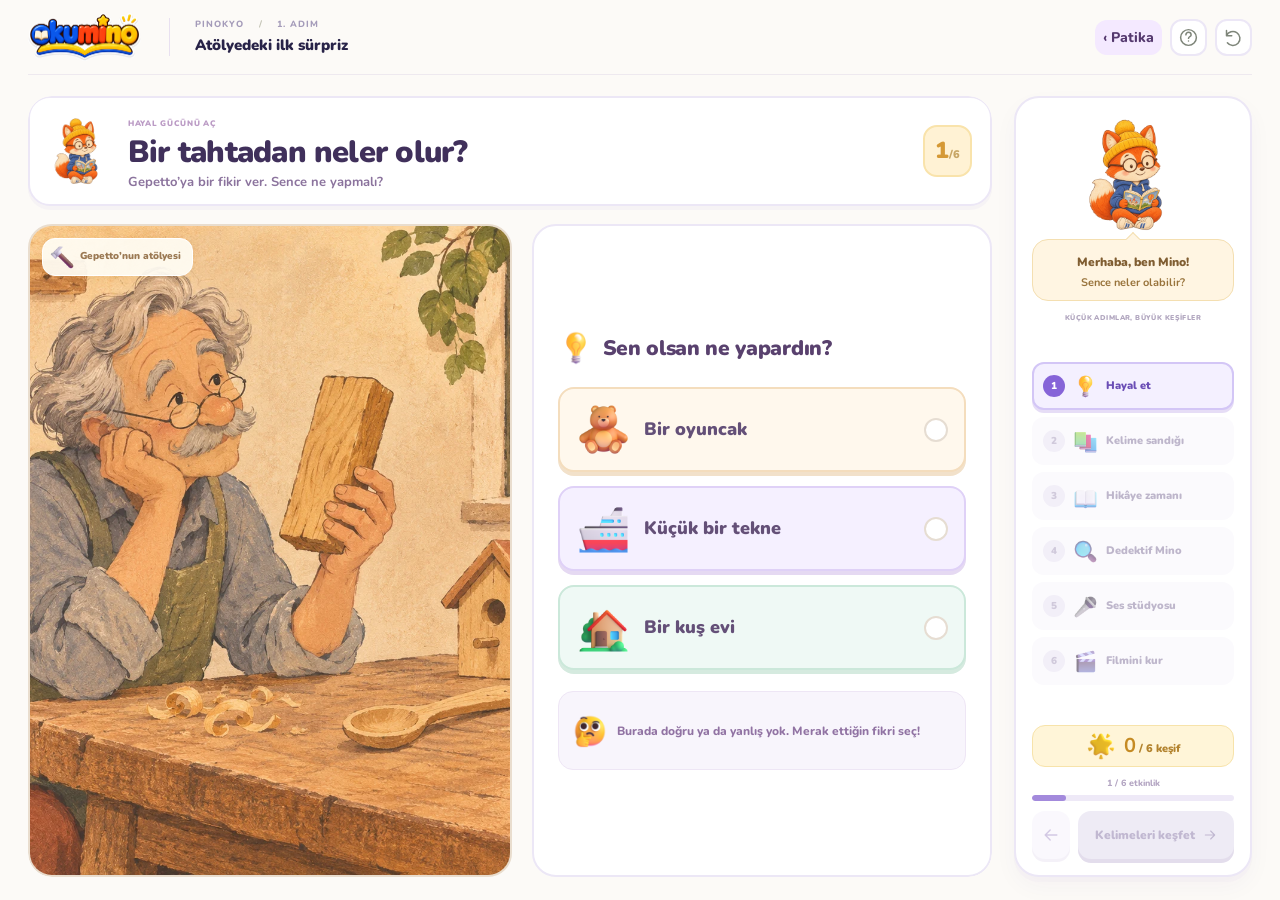
==== pinokyo/index.html @ 5d43f043 "Telefon ve tablet önizlemesine altı etkinlikli Pinokyo atölyesini bağla" ====
<!doctype html>
<html lang="tr">
<head>
  <meta charset="utf-8">
  <meta name="viewport" content="width=device-width,initial-scale=1,viewport-fit=cover">
  <meta name="theme-color" content="#fcfaf7">
  <meta name="description" content="Pinokyo'nun atölyesine gir. Altı küçük etkinlikle oku, keşfet ve kendi özet filmini kur. 3–4. sınıf için örnek okuma adımı.">
  <title>Atölyedeki İlk Sürpriz · Okumino</title>
  <link rel="icon" href="assets/favicon.png">
  <link rel="preconnect" href="https://fonts.googleapis.com">
  <link rel="preconnect" href="https://fonts.gstatic.com" crossorigin>
  <link href="https://fonts.googleapis.com/css2?family=Nunito:wght@400;600;700;800;900&display=swap" rel="stylesheet">
  <link rel="stylesheet" href="style.css?v=2">
  <link rel="stylesheet" href="playful.css?v=2">
</head>
<body>
  <svg class="symbol-library" aria-hidden="true" xmlns="http://www.w3.org/2000/svg"><defs>
    <symbol id="i-arrow" viewBox="0 0 24 24"><path d="M5 12h14m-6-6 6 6-6 6"/></symbol>
    <symbol id="i-back" viewBox="0 0 24 24"><path d="M19 12H5m6-6-6 6 6 6"/></symbol>
    <symbol id="i-check" viewBox="0 0 24 24"><path d="m5 12 4 4L19 6"/></symbol>
    <symbol id="i-sound" viewBox="0 0 24 24"><path d="m11 5-5 4H3v6h3l5 4V5zm4 3c3 2 3 6 0 8m3-11c5 4 5 10 0 14"/></symbol>
    <symbol id="i-book" viewBox="0 0 24 24"><path d="M12 5c-3-2-7-2-10-1v15c3-1 7-1 10 1 3-2 7-2 10-1V4c-3-1-7-1-10 1zm0 0v15"/></symbol>
    <symbol id="i-mic" viewBox="0 0 24 24"><rect x="9" y="2" width="6" height="13" rx="3"/><path d="M5 10v2a7 7 0 0 0 14 0v-2m-7 9v3m-4 0h8"/></symbol>
    <symbol id="i-play" viewBox="0 0 24 24"><path d="m8 5 11 7-11 7V5z"/></symbol>
    <symbol id="i-pause" viewBox="0 0 24 24"><path d="M8 5v14M16 5v14"/></symbol>
    <symbol id="i-reset" viewBox="0 0 24 24"><path d="M4 10a8 8 0 1 1 1 8M4 4v6h6"/></symbol>
    <symbol id="i-expand" viewBox="0 0 24 24"><path d="M8 3H3v5m13-5h5v5M3 16v5h5m13-5v5h-5"/></symbol>
    <symbol id="i-close" viewBox="0 0 24 24"><path d="m6 6 12 12M18 6 6 18"/></symbol>
    <symbol id="i-help" viewBox="0 0 24 24"><circle cx="12" cy="12" r="9"/><path d="M9 9a3 3 0 0 1 6 0c0 2-3 2-3 4m0 3v.1"/></symbol>
    <symbol id="i-star" viewBox="0 0 24 24"><path d="m12 3 2.8 5.7 6.2.9-4.5 4.4 1.1 6.2L12 17.3l-5.6 2.9 1.1-6.2L3 9.6l6.2-.9L12 3z"/></symbol>
  </defs></svg>

  <div class="lesson-app">
    <header class="topbar">
      <a class="brand" href="../oda.html#patika/pinokyo" data-library aria-label="Pinokyo patikasına dön"><img src="assets/okumino-logo.webp" width="110" height="48" alt="Okumino"></a>
      <div class="book-heading"><span>PINOKYO <span class="heading-separator">/</span> 1. ADIM</span><b>Atölyedeki ilk sürpriz</b></div>
      <div class="top-tools">
        <a class="path-exit" data-library href="../oda.html#patika/pinokyo">‹ Patika</a><button class="icon-button" type="button" data-action="help" aria-label="Nasıl oynanır?" title="Nasıl oynanır?"><svg><use href="#i-help"/></svg></button>
        <button class="icon-button fullscreen-tool" type="button" data-action="fullscreen" aria-label="Tam ekran" title="Tam ekran"><svg><use href="#i-expand"/></svg></button>
        <button class="icon-button" type="button" data-action="reset-dialog" aria-label="Adımı baştan başlat" title="Baştan başla"><svg><use href="#i-reset"/></svg></button>
      </div>
    </header>

    <div class="workspace">
      <aside class="journey-rail" aria-label="Bu adımın etkinlikleri">
        <div class="mino-note"><img src="assets/mino.webp" width="180" height="210" alt="Kitap okuyan Mino"><div class="mino-bubble"><b>Merhaba, ben Mino!</b><p id="minoNote">Birlikte keşfedelim.</p></div></div>
        <div class="rail-caption">KÜÇÜK ADIMLAR, BÜYÜK KEŞİFLER</div>
        <nav id="activityNav" class="activity-nav" aria-label="Etkinlikler"></nav>
        <div class="discovery-badge"><img src="assets/icons/glowing_star.png" width="35" height="35" alt=""><span><b id="discoveryCount">0</b> / 6 keşif</span></div>
        <footer class="lesson-footer">
          <div class="footer-progress"><span id="progressText">1 / 6 etkinlik</span><div class="progress-track" aria-hidden="true"><i id="progressFill"></i></div></div>
          <div class="footer-buttons"><button id="previous" class="back-button" type="button" aria-label="Önceki etkinlik"><svg><use href="#i-back"/></svg><span>Geri</span></button><button id="next" class="primary-button" type="button"><span>Devam et</span><svg><use href="#i-arrow"/></svg></button></div>
        </footer>
      </aside>
      <main id="panel" class="lesson-panel" tabindex="-1" aria-label="Etkinlik"></main>
    </div>
  </div>

  <dialog id="infoDialog" class="info-dialog" aria-labelledby="dialogTitle"><button class="dialog-close icon-button" data-action="close-dialog" aria-label="Pencereyi kapat"><svg><use href="#i-close"/></svg></button><h2 id="dialogTitle"></h2><div id="dialogBody"></div></dialog>
  <div id="toast" class="toast" role="status" aria-live="polite" hidden></div>
  <noscript><div class="no-script">Bu küçük yolculuk için tarayıcında JavaScript açık olmalı.</div></noscript>
  <script src="app.js?v=2"></script>
</body>
</html>
---- pinokyo/style.css ----
:root{--paper:#fffdf7;--page:#f4f0e7;--ink:#38463c;--soft:#85897d;--green:#526f59;--green-dark:#3e5844;--sage:#e9eee4;--line:#e5e3d8;--clay:#b86d4c;--sand:#f3e6cc;--serif:'Lora',Georgia,serif;--ui:'Nunito',system-ui,sans-serif}
*{box-sizing:border-box}html,body{width:100%;height:100%;margin:0;overflow:hidden}body{background:var(--page);color:var(--ink);font:600 16px/1.5 var(--ui);-webkit-font-smoothing:antialiased}button,a{-webkit-tap-highlight-color:transparent}button{font:inherit;color:inherit;cursor:pointer}button:disabled{cursor:default}a{color:inherit}button:focus-visible,a:focus-visible{outline:3px solid #c69048;outline-offset:4px}button{touch-action:manipulation}img{display:block;max-width:100%}svg{width:21px;height:21px;fill:none;stroke:currentColor;stroke-width:1.7;stroke-linecap:round;stroke-linejoin:round;flex:none}.symbol-library{position:absolute;width:0;height:0;overflow:hidden}.lesson-app{height:100dvh;max-width:1480px;margin:auto;display:grid;grid-template-rows:84px minmax(0,1fr) 88px;padding:0 42px;gap:0}.topbar{display:flex;align-items:center;gap:32px;border-bottom:1px solid var(--line)}.brand{flex:none;text-decoration:none}.brand img{width:110px;height:auto}.book-heading{border-left:1px solid #d9dccf;padding-left:25px;display:flex;flex-direction:column;gap:2px}.book-heading>span{font-size:9px;letter-spacing:.12em;color:#919487;font-weight:800}.heading-separator{margin:0 10px;color:#c4c4b6}.book-heading>b{font-size:14px;font-weight:800}.top-tools{margin-left:auto;display:flex;gap:8px}.icon-button{height:38px;width:38px;display:inline-grid;place-items:center;border:1px solid var(--line);border-radius:50%;background:transparent;color:#7e8579}.icon-button:hover{background:var(--paper);color:var(--green)}.workspace{min-height:0;display:grid;grid-template-columns:165px minmax(0,1fr);gap:34px;padding-top:27px}.journey-rail{display:flex;flex-direction:column;min-height:0;padding:12px 0 0}.rail-caption{font-size:8px;letter-spacing:.12em;color:#9b9c8f;font-weight:900;margin:0 0 22px 6px}.activity-nav{display:flex;flex-direction:column;gap:12px}.activity-item{display:flex;align-items:center;gap:12px;text-align:left;background:none;border:0;padding:4px 6px;border-radius:12px;color:#9a9d91;position:relative;min-height:38px;white-space:nowrap}.activity-item:disabled{opacity:.65}.activity-item .activity-number{display:grid;place-items:center;width:28px;height:28px;flex:none;border:1px solid #d9ddcf;border-radius:50%;font-size:11px;font-weight:800}.activity-item .activity-number svg{width:14px;height:14px}.activity-item>b{font-size:12px;font-weight:700}.activity-item.current{color:var(--green);background:#e5e9df}.activity-item.current .activity-number{background:var(--green);border-color:var(--green);color:#fff}.activity-item.done{color:#6d8067}.activity-item.done .activity-number{background:#e1e8d8;border-color:#d5dec9}.mino-note{margin-top:auto;display:flex;flex-direction:column;align-items:center;padding-bottom:15px;min-height:0}.mino-note>img{width:110px;height:130px;object-fit:contain;min-height:0}.mino-note>p{font:500 12px/1.5 var(--serif);text-align:center;color:#8e917f;max-width:140px;margin:8px 0 0}.lesson-panel{background:var(--paper);min-height:0;border:1px solid #e5e2d6;border-radius:24px;overflow:hidden;box-shadow:0 6px 0 #e8e4d755,0 14px 40px #4a513b04;outline:none;position:relative}.screen{height:100%;display:flex;flex-direction:column;padding:clamp(22px,3vw,46px);gap:18px;min-height:0}.screen.entering{animation:screenIn .26s ease-out}.eyebrow{margin:0;color:#9b9d8a;font-size:9px;font-weight:900;letter-spacing:.13em;text-transform:uppercase}.screen-title{font:500 clamp(25px,2.65vw,37px)/1.22 var(--serif);letter-spacing:-.035em;margin:0;color:var(--ink)}.screen-subtitle{margin:8px 0 0;color:#92927f;font-size:13px;font-weight:600;line-height:1.55}.intro-layout{display:grid;grid-template-columns:1fr 1fr;gap:clamp(24px,4vw,62px);align-items:center;flex:1;min-height:0}.intro-art{height:100%;min-height:0;position:relative;display:flex;align-items:center;justify-content:center}.intro-art>img{width:100%;max-height:100%;object-fit:contain;border-radius:10px}.art-caption{position:absolute;bottom:4%;left:6%;font:italic 12px var(--serif);color:#9b8668}.intro-copy{min-height:0;display:flex;flex-direction:column;justify-content:center;gap:23px}.intro-copy .screen-title{font-size:clamp(28px,3vw,40px)}.intro-copy .screen-title>em{font-style:normal;color:var(--clay)}.choice-list{display:flex;flex-direction:column;gap:11px}.answer-button{display:flex;align-items:center;gap:13px;background:none;border:1px solid #e3e2d6;border-radius:13px;padding:14px 16px;text-align:left;min-height:53px;transition:background .16s,border-color .16s,transform .16s;font-size:14px;font-weight:700;line-height:1.4}.answer-button:hover{border-color:#b3bca5;background:#f9f9ef}.answer-button.selected,.answer-button.correct{background:#eef2e7;border-color:#8da17c}.answer-button.retry{border-color:#d9bda0;background:#faf3e8}.answer-letter{width:25px;height:25px;border:1px solid #d9ddce;border-radius:7px;display:grid;place-items:center;flex:none;font-size:10px;font-weight:800;color:#969e8c}.answer-button.selected .answer-letter,.answer-button.correct .answer-letter{background:var(--green);color:#fff;border-color:var(--green)}.answer-button .answer-mark{width:17px;height:17px;margin-left:auto}.feedback{min-height:35px;font-size:12px;line-height:1.55;color:#8c8d7a;margin:0}.feedback.good{color:#617b53}.feedback.hint{color:#a37342}.quiet-rule{display:flex;align-items:center;gap:9px;font-size:10px;color:#aaa995}.quiet-rule::before{content:"";width:20px;height:1px;background:#c9cbbd}.lesson-footer{display:flex;align-items:center;gap:20px;padding-left:199px}.back-button{display:flex;align-items:center;gap:9px;background:none;border:0;font-size:12px;color:#8f9486;padding:12px 0}.back-button:disabled{visibility:hidden}.back-button svg{width:16px;height:16px}.footer-progress{margin:0 auto;font-size:9px;font-weight:800;color:#989c8d;min-width:105px;text-align:center}.progress-track{height:3px;background:#e2e5d9;border-radius:20px;margin-top:7px;overflow:hidden}.progress-track i{display:block;height:100%;width:16.66%;background:#819572;border-radius:20px;transition:width .3s}.primary-button{border:1px solid var(--green);background:var(--green);color:#fffdf7;border-radius:12px;min-height:45px;padding:0 20px;display:inline-flex;align-items:center;justify-content:center;gap:24px;font-size:12px;font-weight:800;box-shadow:0 3px 0 #3e5544;transition:background .16s,transform .16s,box-shadow .16s;white-space:nowrap}.primary-button:hover:not(:disabled){background:var(--green-dark);transform:translateY(-1px);box-shadow:0 4px 0 #3e5544}.primary-button:disabled{background:#dce1d3;border-color:#dce1d3;color:#a2aa97;box-shadow:none}.primary-button svg{width:16px;height:16px}.sub-progress{color:#a5a591;font-size:10px;font-weight:800;margin-left:auto}.screen-heading{display:flex;align-items:center;gap:18px}.word-layout{flex:1;min-height:0;display:grid;grid-template-columns:.85fr 1fr;gap:48px;align-items:center}.word-card{background:#f1eddf;border-radius:16px;position:relative;height:100%;max-height:330px;min-height:0;display:flex;align-items:center;justify-content:center;flex-direction:column;gap:16px;border:1px solid #e9e3d1}.word-card::before{content:"";height:1px;width:50px;background:#c7c3a9}.word-card .word{font:500 clamp(32px,4.5vw,56px)/1 var(--serif);color:#827253;letter-spacing:-.04em}.word-card>span:last-child{font-size:10px;color:#a3987a;font-style:italic}.task-copy{display:flex;flex-direction:column;gap:20px;min-height:0}.task-copy h3{font:500 24px/1.4 var(--serif);margin:0;letter-spacing:-.025em}.small-pill{font-size:9px;border:1px solid #dedfce;border-radius:30px;padding:4px 10px;color:#93957e;display:inline-flex;gap:7px;align-items:center}.small-pill svg{width:12px;height:12px}.reader-screen{gap:14px}.reader-toolbar{display:flex;align-items:center;gap:8px;flex-wrap:wrap}.reader-toolbar>.screen-title{font-size:27px;margin-right:auto}.text-tool{border:1px solid var(--line);border-radius:8px;min-height:33px;padding:0 10px;display:inline-flex;gap:6px;align-items:center;background:transparent;font-size:11px}.text-tool svg{height:14px;width:14px}.text-tool:hover{background:var(--sage)}.reader-layout{flex:1;min-height:0;display:grid;grid-template-columns:1.5fr .8fr;gap:34px;padding-top:15px}.reader-page{display:flex;flex-direction:column;min-height:0;gap:12px}.reading-prose{font-family:var(--serif);font-weight:400;letter-spacing:.005em;line-height:1.8;color:#4e5749;word-spacing:.03em;overflow-wrap:break-word}.reading-copy{flex:1;min-height:0;overflow:hidden;margin:0}.reading-copy p{margin:0}.reader-aside{display:flex;min-height:0;align-items:center;flex-direction:column;justify-content:center}.reader-aside img{width:100%;max-height:80%;object-fit:contain;border-radius:8px}.reader-aside span{font:italic 11px/1.6 var(--serif);color:#a1a08c;text-align:center;margin-top:15px}.page-controls{display:flex;align-items:center;justify-content:space-between;gap:12px;border-top:1px solid var(--line);padding-top:12px}.page-label{font-size:10px;color:#949984}.page-control{border:0;background:none;display:flex;align-items:center;gap:6px;font-size:11px;padding:5px 0;color:var(--green)}.page-control svg{width:16px;height:16px}.page-control:disabled{opacity:.3}.reader-note{font-size:10px;color:#9d9f8e;margin:0}.evidence-layout{flex:1;min-height:0;display:grid;grid-template-columns:.9fr 1fr;align-items:center;gap:42px}.evidence-picture{display:flex;flex-direction:column;min-height:0;gap:12px}.evidence-picture img{max-height:300px;width:100%;object-fit:contain;border-radius:8px}.mino-says{font:500 16px/1.6 var(--serif);margin:0;padding:14px 17px;background:#f5f0df;border-radius:14px;color:#918064;position:relative}.mino-says small{display:block;font:800 9px var(--ui);color:#b69b71;margin-bottom:5px;letter-spacing:.08em}.proof-button{font-size:13px;font-weight:600;padding:14px;min-height:60px}.studio-layout{flex:1;min-height:0;display:flex;flex-direction:column;justify-content:center;gap:24px;max-width:700px;width:100%;margin:auto}.mood-picker{display:flex;gap:9px;align-items:center;flex-wrap:wrap}.mood-picker>span{font-size:10px;color:#9d9d89;margin-right:5px}.mood-button{border:1px solid var(--line);background:transparent;border-radius:25px;padding:7px 15px;font-size:12px}.mood-button.selected{background:var(--sand);border-color:#d7c8a2;color:#856f45}.studio-quote{font:500 clamp(27px,3.5vw,42px)/1.5 var(--serif);text-align:center;padding:20px 30px;color:#6d735f;letter-spacing:-.03em;margin:0;border-top:1px solid var(--line);border-bottom:1px solid var(--line)}.studio-quote em{font-style:normal;color:var(--clay)}.record-row{display:flex;align-items:center;justify-content:center;gap:14px;flex-wrap:wrap}.record-button{min-height:46px;border:1px solid #b2bea3;background:#eff2e8;border-radius:12px;display:inline-flex;align-items:center;gap:10px;padding:0 18px;font-size:12px;color:#5e7353}.record-button.recording{background:#f9e9e0;color:#b46d4e;border-color:#d9a389}.record-button.recording svg{animation:recordPulse 1s infinite}.record-status{font-size:10px;text-align:center;color:#9c9e8c;min-height:16px;margin:0}.read-confirm{display:flex;align-items:center;justify-content:center;gap:10px;font-size:12px;color:#7f8c70;cursor:pointer}.read-confirm input{width:17px;height:17px;accent-color:var(--green)}.record-playback{max-width:290px;height:32px}.order-screen{gap:14px}.order-help{font-size:12px;color:#969982;margin:0}.scene-order{flex:1;min-height:0;display:grid;grid-template-columns:repeat(3,minmax(0,1fr));gap:18px;align-items:center}.scene-card{padding:9px 9px 14px;background:#faf8f0;border:1px solid var(--line);border-radius:14px;display:flex;align-items:center;flex-direction:column;gap:12px;position:relative;min-height:0;width:100%;align-self:center;transition:transform .2s,border-color .2s}.scene-card:hover{transform:translateY(-4px)}.scene-card.selected{border-color:#9aa989;background:#f0f3e8}.scene-card img{width:100%;height:clamp(120px,23vh,225px);object-fit:cover;border-radius:7px}.scene-card>b{font-size:12px;font-weight:700;text-align:center}.order-number{width:29px;height:29px;display:grid;place-items:center;border:1px dashed #c8cdbc;border-radius:50%;font-size:12px;color:#a0a88f}.selected .order-number{background:var(--green);color:white;border-style:solid;border-color:var(--green)}.order-utility{display:flex;justify-content:space-between;align-items:center;min-height:28px;gap:20px}.quiet-button{border:0;background:none;color:#9b9985;text-decoration:underline;text-underline-offset:4px;font-size:10px;padding:5px 0}.film-screen{padding:22px 32px;gap:12px}.film-top{display:flex;align-items:center;gap:15px}.film-top .screen-title{font-size:25px}.film-top>span{margin-left:auto;font-size:10px;color:#9e9d89}.film-frame{flex:1;min-height:0;position:relative;background:#ede8db;border-radius:14px;overflow:hidden;display:flex;align-items:center;justify-content:center}.film-frame img{width:100%;height:100%;object-fit:contain;transform-origin:50% 55%}.film-frame.playing img{animation:filmDrift 7s linear both}.film-caption{font:500 17px/1.5 var(--serif);text-align:center;margin:0;color:#7e826f;min-height:26px}.film-controls{display:flex;justify-content:center;gap:15px;align-items:center}.film-controls button{min-height:32px}.film-dots{display:flex;gap:6px;align-items:center}.film-dots>i{width:5px;height:5px;background:#d1d5c4;border-radius:50%}.film-dots>i.active{background:var(--green)}.completion-screen{align-items:center;text-align:center;justify-content:center;gap:18px}.completion-screen>img{height:130px;width:150px;object-fit:contain}.completion-screen .screen-title{font-size:38px}.completion-kicker{font-size:10px;letter-spacing:.1em;color:#9a9e84;margin:0}.completion-screen p{font-size:14px;color:#8d927e;margin:0;max-width:400px;line-height:1.7}.completion-chips{display:flex;gap:10px;flex-wrap:wrap;justify-content:center}.completion-chips>span{font-size:10px;border:1px solid var(--line);border-radius:25px;padding:6px 13px;color:#7d8c6d}.completion-chips svg{width:12px;height:12px;vertical-align:middle;margin-right:4px}.info-dialog{max-width:420px;width:calc(100% - 36px);border:1px solid var(--line);border-radius:20px;background:var(--paper);padding:34px;color:var(--ink);box-shadow:0 30px 100px #25392322}.info-dialog::backdrop{background:#31423355;backdrop-filter:blur(3px)}.info-dialog h2{font:500 25px var(--serif);margin:0 0 18px;padding-right:20px}.info-dialog p{font-size:13px;line-height:1.7;color:#8b927d;margin:12px 0}.info-dialog .dialog-actions{display:flex;gap:12px;margin-top:22px;align-items:center}.dialog-close{position:absolute;top:15px;right:15px;width:29px;height:29px}.dialog-close svg{width:16px;height:16px}.word-definition{display:block;padding:10px 0;border-top:1px solid var(--line);font-size:13px}.word-definition>b{display:block;color:var(--green);font-size:15px}.toast{position:fixed;bottom:94px;left:50%;transform:translateX(-50%);max-width:min(420px,calc(100% - 30px));background:#e8edde;border:1px solid #ccd7bd;border-radius:12px;padding:12px 18px;font-size:12px;color:#637553;box-shadow:0 5px 20px #0001;z-index:20;text-align:center}.no-script{position:fixed;inset:0;background:var(--paper);display:grid;place-items:center;padding:30px;z-index:99}.sr-only{position:absolute;width:1px;height:1px;overflow:hidden;clip:rect(0,0,0,0);white-space:nowrap}.feedback:empty{visibility:hidden}[hidden]{display:none!important}@keyframes screenIn{from{opacity:0;transform:translateY(5px)}to{opacity:1;transform:none}}@keyframes recordPulse{50%{opacity:.35}}@keyframes filmDrift{from{transform:scale(1)}to{transform:scale(1.045)}}
@media(min-height:900px){.lesson-app{grid-template-rows:98px minmax(0,1fr) 108px;max-height:1100px}.screen{padding:46px}.intro-art>img{max-height:500px}.lesson-panel{border-radius:28px}.workspace{padding-top:36px}.choice-list{gap:15px}.answer-button{padding:17px}.mino-note>img{width:135px;height:155px}}
@media(max-width:1050px){.lesson-app{padding:0 24px;grid-template-rows:74px minmax(0,1fr) 76px}.workspace{grid-template-columns:128px minmax(0,1fr);gap:22px;padding-top:20px}.lesson-footer{padding-left:150px}.rail-caption{font-size:7px}.activity-item{gap:8px;padding:4px 0}.activity-item>b{font-size:11px}.activity-item .activity-number{width:25px;height:25px}.screen{padding:26px;gap:15px}.intro-layout{gap:25px}.intro-copy{gap:18px}.intro-copy .screen-title{font-size:31px}.answer-button{padding:12px;font-size:13px}.word-layout,.evidence-layout{gap:24px}.reader-layout{grid-template-columns:1.4fr .65fr;gap:20px}.studio-layout{gap:18px}.scene-order{gap:11px}}
@media(max-width:760px){.lesson-app{padding:0 17px;grid-template-rows:65px minmax(0,1fr) 73px}.topbar{gap:15px}.brand img{width:89px}.book-heading{padding-left:15px}.book-heading>span{font-size:8px}.book-heading>b{font-size:11px}.top-tools{gap:5px}.top-tools>.icon-button{width:30px;height:30px}.top-tools svg{width:17px;height:17px}.fullscreen-tool{display:none}.workspace{display:flex;flex-direction:column;gap:12px;padding-top:12px}.journey-rail{padding:0;flex:none}.rail-caption,.mino-note{display:none}.activity-nav{flex-direction:row;justify-content:center;gap:12px}.activity-item{min-height:29px;padding:0;gap:0;border-radius:50%}.activity-item>b{display:none}.activity-item .activity-number{width:26px;height:26px;font-size:10px}.activity-item.current{background:none}.lesson-panel{flex:1;border-radius:18px}.lesson-footer{padding-left:0;gap:15px}.screen{padding:24px;gap:15px}.intro-layout{grid-template-columns:.85fr 1fr;gap:20px}.intro-copy .screen-title{font-size:29px}.intro-copy{gap:15px}.reader-layout{grid-template-columns:1fr}.reader-aside{display:none}.reader-toolbar>.screen-title{font-size:25px}.scene-card img{height:clamp(95px,20vh,180px)}.film-screen{padding:20px}.film-caption{font-size:15px}.completion-screen>img{height:110px}.completion-screen .screen-title{font-size:31px}}
@media(max-width:540px){.lesson-app{padding:0 13px;grid-template-rows:58px minmax(0,1fr) 68px}.topbar{gap:12px}.brand img{width:79px}.book-heading{padding-left:12px}.book-heading>b{font-size:10px}.book-heading>span{font-size:7px;letter-spacing:.07em}.heading-separator{margin:0 5px}.top-tools{gap:4px}.top-tools .icon-button{width:27px;height:27px}.top-tools svg{width:15px;height:15px}.workspace{gap:10px;padding-top:10px}.activity-nav{gap:16px}.activity-item .activity-number{width:24px;height:24px;font-size:9px}.screen{padding:20px;gap:12px}.screen-title{font-size:25px}.eyebrow{font-size:8px}.intro-layout{display:flex;flex-direction:column;gap:10px;align-items:stretch}.intro-art{flex:0 1 36%;max-height:39%;min-height:85px}.intro-art>img{height:100%;width:100%;object-fit:contain}.art-caption{display:none}.intro-copy{flex:1;gap:12px;justify-content:flex-start}.intro-copy .screen-title{font-size:25px;line-height:1.2}.intro-copy .screen-title br{display:none}.choice-list{gap:8px}.answer-button{padding:10px 12px;min-height:43px;font-size:12px;gap:10px}.answer-letter{width:22px;height:22px;font-size:9px}.feedback{font-size:10px;line-height:1.45;min-height:28px}.quiet-rule{font-size:9px}.footer-progress{font-size:8px;min-width:80px}.back-button{font-size:10px;gap:5px}.back-button svg{width:13px;height:13px}.primary-button{min-height:41px;padding:0 14px;font-size:11px;gap:13px}.primary-button svg{width:14px;height:14px}.lesson-footer{gap:10px}.word-layout{display:flex;flex-direction:column;gap:18px;align-items:stretch;justify-content:center}.word-card{height:90px;flex:none;gap:10px;border-radius:12px}.word-card::before{display:none}.word-card .word{font-size:36px}.word-card>span:last-child{font-size:9px}.task-copy{gap:13px}.task-copy h3{font-size:21px}.screen-heading{gap:10px}.sub-progress{font-size:8px;white-space:nowrap}.reader-toolbar{gap:5px}.reader-toolbar>.screen-title{width:100%;font-size:24px;margin:0 0 5px}.text-tool{font-size:10px;min-height:29px;padding:0 8px}.reader-layout{padding-top:5px}.page-controls{padding-top:10px;gap:5px}.page-control{font-size:10px}.page-label{font-size:9px}.reader-note{font-size:9px}.evidence-layout{display:flex;flex-direction:column;gap:13px;align-items:stretch}.evidence-picture{height:35%;flex:none;flex-direction:row;gap:12px;align-items:center}.evidence-picture>img{width:46%;height:100%;object-fit:contain}.mino-says{font-size:12px;line-height:1.6;padding:10px;flex:1}.mino-says small{font-size:7px}.proof-button{min-height:47px;font-size:11px;padding:10px}.evidence-layout>.task-copy{flex:1;justify-content:center}.studio-layout{gap:18px}.mood-picker{gap:6px}.mood-picker>span{width:100%;font-size:9px}.mood-button{font-size:11px;padding:6px 13px}.studio-quote{font-size:26px;padding:18px 3px}.record-button{font-size:11px;padding:0 13px;min-height:42px}.record-row{gap:8px}.record-status{font-size:9px}.read-confirm{font-size:11px}.order-help{font-size:11px}.scene-order{display:flex;flex-direction:column;justify-content:center;gap:10px}.scene-card{display:grid;grid-template-columns:76px minmax(0,1fr) 25px;gap:12px;padding:7px 11px 7px 7px;border-radius:10px}.scene-card img{width:76px;height:74px;object-fit:cover}.scene-card>b{font-size:11px;text-align:left}.order-number{width:25px;height:25px;font-size:11px}.order-utility{gap:10px}.film-screen{padding:17px;gap:14px}.film-top .screen-title{font-size:23px}.film-top>span{font-size:8px}.film-frame{border-radius:10px}.film-caption{font-size:14px;min-height:44px}.film-controls{gap:13px}.completion-screen{gap:17px}.completion-screen>img{height:105px}.completion-screen .screen-title{font-size:30px}.completion-screen p{font-size:12px}.completion-chips{gap:6px}.completion-chips>span{font-size:9px;padding:5px 9px}.toast{bottom:78px;font-size:11px}}
@media(max-height:690px){.lesson-app{grid-template-rows:56px minmax(0,1fr) 63px}.workspace{padding-top:12px}.screen{padding:18px;gap:10px}.intro-copy{gap:13px}.intro-copy .screen-title{font-size:28px}.answer-button{min-height:42px;padding:10px 12px}.choice-list{gap:8px}.mino-note>img{height:88px;width:85px}.mino-note>p{font-size:10px;margin-top:3px}.activity-nav{gap:7px}.rail-caption{margin-bottom:10px}.studio-layout{gap:13px}.studio-quote{padding:10px 15px;font-size:29px}.evidence-picture img{max-height:200px}.word-card{max-height:240px}.completion-screen>img{height:85px}.completion-screen .screen-title{font-size:28px}.completion-screen{gap:12px}}
@media(max-width:540px) and (max-height:720px){.screen{padding:14px;gap:9px}.intro-art{max-height:25%;min-height:65px}.intro-copy .screen-title{font-size:22px}.intro-copy{gap:9px}.answer-button{min-height:38px;padding:8px 10px;font-size:11px}.choice-list{gap:6px}.feedback{font-size:9px;min-height:26px}.word-layout{gap:12px}.word-card{height:72px}.word-card .word{font-size:30px}.task-copy h3{font-size:18px}.reader-toolbar>.screen-title{font-size:21px}.reader-toolbar{gap:4px}.reader-layout{padding-top:0}.evidence-picture{height:25%}.mino-says{font-size:10px;padding:7px}.task-copy{gap:9px}.proof-button{font-size:10px;min-height:40px}.studio-layout{gap:12px}.studio-quote{font-size:23px;padding:12px 0}.scene-card{grid-template-columns:55px minmax(0,1fr) 24px;padding:6px}.scene-card img{width:55px;height:51px}.scene-card>b{font-size:10px}.scene-order{gap:8px}.order-help{font-size:10px}.mood-picker{gap:5px}.mood-button{font-size:10px;padding:5px 10px}.read-confirm{font-size:10px}.record-button{font-size:10px;min-height:36px}.record-status{font-size:8px}.studio-quote{margin:0}.completion-screen>img{height:72px}.completion-screen .screen-title{font-size:25px}}
@media(max-height:480px) and (min-width:541px){.lesson-app{grid-template-rows:47px minmax(0,1fr) 52px;padding:0 16px}.workspace{padding-top:8px;gap:8px}.journey-rail{display:none}.lesson-panel{border-radius:12px}.screen{padding:15px;gap:8px}.screen-title,.intro-copy .screen-title{font-size:24px}.intro-layout{grid-template-columns:.85fr 1.2fr;gap:24px}.intro-copy{gap:10px}.eyebrow{font-size:7px}.feedback{min-height:24px;font-size:10px}.answer-button{min-height:35px;padding:7px 10px;font-size:11px}.answer-letter{height:20px;width:20px}.choice-list{gap:6px}.word-layout,.evidence-layout{gap:20px}.word-card{height:100%;max-height:200px}.task-copy{gap:10px}.task-copy h3{font-size:20px}.screen-subtitle{font-size:11px;margin-top:4px}.reader-toolbar>.screen-title{font-size:22px}.reader-layout{padding-top:0}.reader-note{display:none}.reader-toolbar .text-tool{min-height:28px}.studio-layout{display:grid;grid-template-columns:1fr 1fr;gap:10px 25px;align-items:center}.studio-quote{grid-row:1/5;font-size:27px;border:0;padding:10px}.mood-picker{grid-column:2}.record-row{grid-column:2;gap:8px}.record-status,.read-confirm{grid-column:2}.scene-card img{height:95px}.scene-card{gap:7px;padding:6px}.scene-card>b{font-size:10px}.order-number{height:23px;width:23px}.film-screen{display:grid;grid-template-columns:1.3fr 1fr;grid-template-rows:auto 1fr auto}.film-top{grid-column:1/-1}.film-frame{grid-row:2/4}.film-caption{align-self:center}.film-controls{grid-column:2}.completion-screen>img{display:none}.completion-screen .screen-title{font-size:27px}}
@media(max-height:480px) and (min-width:541px){.workspace{grid-template-columns:minmax(0,1fr)}}
@media(prefers-reduced-motion:reduce){*,*::before,*::after{animation:none!important;transition:none!important}.scene-card:hover{transform:none}}
---- pinokyo/playful.css ----
/* Okumino activity design, informed by the user's Talentcup reference. */
:root{--page:#fcfaf7;--paper:#fff;--ink:#282348;--soft:#8d88a4;--green:#7b60d4;--green-dark:#6246b6;--sage:#f1edfc;--line:#ece7f6;--clay:#e18a38;--sand:#fff2d7;--serif:var(--ui)}
body{font-weight:700;color:#514b6b;background:var(--page)}
.lesson-app{max-width:1460px;height:100dvh;max-height:none;padding:0 28px 23px;grid-template-rows:75px minmax(0,1fr)}
.topbar{border-color:#eee9ef;gap:28px}.brand img{width:113px}.book-heading>b{font-size:15px;font-weight:900;color:var(--ink)}.book-heading>span{color:#a49bb9;font-size:9px}.book-heading{border-color:#e8e0f0}.top-tools>.icon-button{border:2px solid var(--line);border-radius:12px;background:white;width:37px;height:37px}.top-tools>.icon-button:hover{background:var(--sage)}
.workspace{display:grid;grid-template-columns:minmax(0,1fr) 238px;gap:22px;padding-top:21px;min-height:0}
.journey-rail{grid-column:2;grid-row:1;min-height:0;background:#fff;border:2px solid var(--line);border-radius:25px;box-shadow:0 5px 0 #eee8f155,0 10px 25px #3d226409;padding:16px;gap:10px;display:flex;flex-direction:column}
.lesson-panel{grid-column:1;grid-row:1;background:transparent;border:0;border-radius:24px;box-shadow:none;min-width:0;overflow:hidden}
.mino-note{order:0;margin:0;padding:0;min-height:0;flex:none;position:relative;gap:4px}
.mino-note>img{width:107px;height:121px;object-fit:contain;position:relative;z-index:1}
.mino-bubble{background:#fff5e2;border:1.5px solid #f4dfb1;border-radius:16px;padding:9px 10px;position:relative;text-align:center;width:100%}
.mino-bubble::before{content:"";position:absolute;width:9px;height:9px;background:#fff5e2;border-left:1.5px solid #f4dfb1;border-top:1.5px solid #f4dfb1;top:-6px;left:calc(50% - 5px);transform:rotate(45deg)}
.mino-bubble>b{font-size:12px;font-weight:900;color:#805e32}.mino-bubble>p{font:700 11px/1.35 var(--ui);color:#a08052;margin:3px 0 0}
.rail-caption{order:1;font-size:7px;color:#b1a6bf;letter-spacing:.06em;margin:2px 0 0;text-align:center}
.activity-nav{order:2;gap:7px;flex:1;min-height:0;justify-content:center}
.activity-item{gap:8px;padding:6px 9px;min-height:39px;max-height:48px;flex:1;border:2px solid transparent;border-radius:12px;color:#9387aa;background:#faf8fd}
.activity-item .activity-number{width:22px;height:22px;font-size:10px;border:0;background:#eae5f4;color:#b1a6c4;font-weight:900}.activity-item .activity-number svg{width:12px;height:12px}
.activity-item>b{font-size:11px;font-weight:900}.activity-item:disabled{opacity:.6}.activity-item.current{color:#6b4eb6;border-color:#d3c6f6;background:#f4f0ff;box-shadow:0 3px 0 #e6ddf6}.activity-item.current .activity-number{background:#8664d8;color:white}
.activity-item.done{color:#249569;background:#f1faf5}.activity-item.done .activity-number{background:#42bd8e;color:white}.nav-symbol{width:25px;height:25px;object-fit:contain;flex:none}
.discovery-badge{order:3;display:flex;justify-content:center;align-items:center;gap:8px;background:#fff5d8;border:1.5px solid #f7e3aa;padding:5px 9px;border-radius:13px;flex:none;color:#b3832e;font-size:11px;font-weight:900}.discovery-badge>img{width:30px;height:30px;object-fit:contain}.discovery-badge b{font-size:20px;color:#c58b23}
.lesson-footer{order:4;padding:0;display:flex;flex-direction:column;align-items:stretch;gap:10px;flex:none;min-height:0}
.footer-progress{margin:0;font-size:9px;min-width:0;text-align:center;color:#b3a5c2}.progress-track{margin-top:5px;background:#eee9f7;height:6px}.progress-track i{background:#a38adc}
.footer-buttons{display:flex;gap:8px;align-items:stretch;width:100%}.back-button{width:38px;min-height:48px;justify-content:center;align-items:center;flex:none;padding:0;background:#f3effb;color:#9278bd;box-shadow:0 3px 0 #e6ddef;border-radius:13px}.back-button>span{display:none}.back-button svg{width:20px;height:20px}.back-button:disabled{visibility:visible;opacity:.4}
.primary-button{min-width:0;flex:1;min-height:48px;padding:0 11px;gap:7px;font-size:12px;font-weight:900;border:0;border-radius:13px;background:#8062d6;box-shadow:0 4px 0 #6245b3;white-space:normal;line-height:1.25}
.primary-button>span{min-width:0}.primary-button:hover:not(:disabled){background:#7657ca;box-shadow:0 5px 0 #6245b3}.primary-button:active:not(:disabled){transform:translateY(3px);box-shadow:0 1px 0 #6245b3}.primary-button:disabled{background:#eeebf5;color:#c1b8d1;box-shadow:0 4px 0 #e3ddec}
.screen{border:2px solid var(--line);border-radius:24px;background:white;padding:26px;gap:18px;box-shadow:0 5px 0 #ece5ef55;overflow:hidden}
.screen-title{font:900 clamp(26px,2.7vw,37px)/1.15 var(--ui);letter-spacing:-.025em;color:#2b234e}.screen-subtitle{color:#9991ae;font-weight:700}.eyebrow{display:flex;align-items:center;gap:9px;color:#8d78b4;letter-spacing:.035em;font-weight:900;font-size:11px}.eyebrow>img{width:33px;height:33px;object-fit:contain}.quiet-rule{color:#a99bb5;font-size:11px}.feedback{font-size:13px;font-weight:800;color:#9a88ae;min-height:36px}.feedback.good{color:#239a72}.feedback.hint{color:#d18650}.sub-progress{font-size:11px;font-weight:900;background:#f3edff;color:#997bce;border-radius:10px;padding:6px 10px}
.intro-screen{border:0;box-shadow:none;background:none;padding:0;gap:18px}
.mission-heading{display:flex;align-items:center;gap:15px;flex:none;min-height:90px;background:#fff;border:2px solid var(--line);box-shadow:0 4px 0 #eae4f155;border-radius:22px;padding:11px 18px}
.mission-heading>img{width:65px;height:72px;object-fit:contain;flex:none}.mission-heading>div{min-width:0}.mission-kicker{color:#bb9bc5;font-size:8px;letter-spacing:.09em;font-weight:900}.mission-heading .screen-title{font-size:clamp(24px,2.4vw,33px);margin:2px 0 3px}.mission-heading p{margin:0;font-size:13px;color:#9b8bb0;font-weight:700}.mission-count{margin-left:auto;background:#fff2d4;color:#d59935;border:2px solid #f9e3ab;border-radius:14px;padding:7px 10px;font-size:23px;font-weight:900;flex:none}.mission-count>span{font-size:11px;color:#c8a665}
.intro-layout{display:grid;grid-template-columns:1.05fr 1fr;gap:20px;flex:1;min-height:0;align-items:stretch}
.intro-art{position:relative;display:block;min-height:0;overflow:hidden;border:2px solid #e9ddce;border-radius:24px;background:#f5e5cf;height:auto}
.intro-art>img{width:100%;height:100%;max-height:none;object-fit:cover;border-radius:0;object-position:45% 50%}
.picture-sticker{position:absolute;left:12px;top:12px;background:#fffdf5eb;border:1.5px solid #fff;border-radius:13px;padding:5px 11px 5px 6px;color:#9b7953;font-size:10px;font-weight:900;display:flex;gap:5px;align-items:center;box-shadow:0 3px 10px #82683315}.picture-sticker>img{width:26px;height:26px;object-fit:contain}
.intro-copy{background:white;border:2px solid var(--line);border-radius:24px;padding:24px;display:flex;flex-direction:column;justify-content:center;gap:21px;min-height:0}
.choice-heading{display:flex;gap:9px;align-items:center;flex:none}.choice-heading>img{width:36px;height:36px;object-fit:contain}.choice-heading>h2{font-size:21px;font-weight:900;line-height:1.2;margin:0;color:#4e3e70;letter-spacing:-.015em}
.choice-list{gap:12px}.answer-button{border:2px solid #ece4f5;border-radius:16px;min-height:61px;background:white;padding:14px 16px;font-size:16px;font-weight:800;box-shadow:0 4px 0 #ede7f2;color:#51446d}
.answer-button:hover{border-color:#cebfe9;background:#fbf9ff;transform:translateY(-2px)}.answer-button.selected,.answer-button.correct{background:#edf9f2;border-color:#69bf9b;box-shadow:0 4px 0 #badfca;color:#2b946a}.answer-button.retry{border-color:#e8af98;background:#fff3ed;box-shadow:0 4px 0 #f0d3c2;color:#bf735c}
.answer-letter{width:30px;height:30px;font-size:12px;font-weight:900;border:0;background:#f0ebf9;color:#b09bcf;border-radius:9px}.answer-button.correct .answer-letter{background:#43ac7f;border-color:#43ac7f}.answer-button.selected .answer-letter{background:#7e60d0}.answer-button .answer-mark{width:19px;height:19px}
.idea-list{gap:14px}.idea-choice{min-height:85px;padding:10px 16px;gap:13px;align-items:center;border:2px solid #f4ddbd;box-shadow:0 4px 0 #f2e1ca;background:#fff8ed;font-size:18px}.idea-choice>img{width:55px;height:55px;object-fit:contain;flex:none}.idea-choice>b{font-weight:900}.idea-1{background:#f5f0ff;border-color:#dfd1f7;box-shadow:0 4px 0 #e5d9f2}.idea-2{background:#eff9f5;border-color:#cbe8da;box-shadow:0 4px 0 #d5eadf}
.idea-choice:hover{background:#fffefa;border-color:#c5b5e2}.idea-check{margin-left:auto;width:24px;height:24px;display:grid;place-items:center;border-radius:50%;border:2px solid #e6ddd2;background:#fff;flex:none}.idea-check svg{width:15px;height:15px}.idea-choice.selected .idea-check{border-color:#44ae83;background:#44ae83;color:white}
.guide-feedback{display:flex;gap:10px;align-items:center;background:#f8f5fc;border:1.5px solid #eee6f5;border-radius:15px;padding:12px 14px;min-height:79px;flex:none}.guide-feedback>img{width:34px;height:34px;object-fit:contain;flex:none}.guide-feedback .feedback{margin:0;min-height:0;font-size:12px;line-height:1.55;color:#a58db6}.guide-feedback.has-choice{background:#f0f9f3;border-color:#d8eddf}.guide-feedback.has-choice .feedback{color:#459978}
.word-layout{gap:26px;align-items:center}.word-card{background:#fff5e4;border:2px solid #f4dfb5;box-shadow:0 5px 0 #f2e1c955;max-height:370px;border-radius:25px;gap:20px}.word-card::before{display:none}.word-picture{width:95px;height:95px;object-fit:contain}.word-card .word{font:900 clamp(35px,4.2vw,56px)/1.1 var(--ui);letter-spacing:-.02em;color:#a97a3c}.word-card>span:last-child{font-size:12px;font-weight:800;font-style:normal;color:#b39466}.task-copy h3{font:900 26px/1.2 var(--ui)}.task-copy{gap:19px}
.reader-toolbar{padding-bottom:14px;border-bottom:2px solid #f1ebf7}.reader-toolbar>.screen-title{font-size:27px}.text-tool{border:2px solid #eae2f5;border-radius:10px;font-size:12px;min-height:36px;color:#8b71b1;background:#faf7ff;font-weight:900}.text-tool:hover{background:#f0e7ff}.reading-prose{font-family:var(--ui);font-weight:700;line-height:1.75;letter-spacing:.01em;color:#50476a}.reader-layout{gap:28px}.reader-aside img{border:3px solid #f3e8d7;box-shadow:0 4px 0 #eadcc755;border-radius:19px}.reader-aside span{font:800 12px/1.5 var(--ui);color:#b39db8}.page-controls{border-top:2px solid #f0e9f7}.page-control{font-size:12px;font-weight:900;color:#8d6ac7}.page-label{font-size:11px;font-weight:900;color:#b49dcc}.reader-note{font-size:10px;color:#c1b3c9}
.evidence-layout{gap:25px}.evidence-picture img{border:2px solid #eee0cc;border-radius:20px}.mino-says{background:#fff4dc;border:2px solid #f5e1ac;border-radius:19px;color:#a17b3b;font:900 18px/1.5 var(--ui);padding:17px}.mino-says small{font-size:9px;font-weight:900;color:#d0a35f}.proof-button{font-size:14px;min-height:70px}.studio-quote{font:900 clamp(26px,3vw,39px)/1.5 var(--ui);color:#8770b2;background:#f7f2ff;border:2px solid #e9def7;border-radius:21px;padding:26px}.studio-quote em{color:#e6a34e}.mood-button{border:2px solid #e9dff5;color:#a58cc3;font-size:13px;font-weight:900;border-radius:13px;padding:8px 15px;background:#fcfaff}.mood-button.selected{border-color:#dab9ec;background:#f4e7ff;color:#9871b5}.mood-picker>span{color:#b8a3c7;font-size:11px}.record-button{min-height:51px;padding:0 20px;font-size:14px;background:#f1eaff;border:2px solid #d5c4f3;color:#9672ca;box-shadow:0 4px 0 #e2d4f5;border-radius:15px;font-weight:900}.record-button.recording{background:#fff0e5;border-color:#e8b18f;color:#cd8d65}.record-status{color:#b4a4c1;font-size:11px}.read-confirm{font-size:13px;color:#a68cb8;font-weight:800}.read-confirm input{accent-color:#9671cb}
.scene-card{border:2px solid #e9e1f5;border-radius:19px;padding:10px 10px 15px;background:#fff;box-shadow:0 5px 0 #eee7f3;gap:14px}.scene-card img{border-radius:11px}.scene-card.selected{border-color:#a492cc;background:#f9f5ff}.scene-card>b{font-size:14px;font-weight:900;color:#8d72af}.order-number{width:34px;height:34px;font-weight:900;font-size:16px;background:#f7f1ff;border:2px dashed #d6c7e9;color:#c5afd9}.selected .order-number{background:#ad90d6;border-color:#ad90d6}.order-help{font-size:13px;color:#af97c1;font-weight:800}.quiet-button{font-size:11px;color:#b197c1;font-weight:800}.film-frame{border-radius:22px;border:3px solid #e9ddf4;background:#fcf8f3}.film-caption{font:900 18px/1.5 var(--ui);color:#a286ba}.film-top .screen-title{font-size:28px}.film-top>span{color:#b09ac3}.completion-screen .screen-title{font:900 38px/1.2 var(--ui);color:#7d62a4}.completion-screen p{color:#a691b7;font-weight:800}.completion-chips>span{border:2px solid #e3d6f2;background:#faf7ff;font-size:12px;color:#a18abb;font-weight:900}.completion-kicker{color:#ba98c9}.info-dialog{border:2px solid #e9def5;border-radius:24px}.info-dialog h2{font:900 26px var(--ui);color:#7c60a5}.info-dialog p{color:#a58bb5;font-weight:800}.toast{background:#f3ecff;border:2px solid #ddc9f3;border-radius:16px;color:#9675b7;font-size:13px;font-weight:900}.word-definition{color:#a28ab1;border-color:#eadff3}.word-definition>b{color:#9675bb}
@media(max-height:800px) and (min-width:761px){.lesson-app{grid-template-rows:64px minmax(0,1fr);padding-bottom:18px}.workspace{padding-top:14px;gap:17px;grid-template-columns:minmax(0,1fr) 222px}.journey-rail{padding:13px;gap:8px}.mino-note>img{height:78px;width:83px}.mino-bubble{padding:7px}.mino-bubble>b{font-size:11px}.mino-bubble>p{font-size:10px}.activity-item{min-height:34px;padding:4px 7px}.activity-item>b{font-size:10px}.nav-symbol{width:22px;height:22px}.activity-nav{gap:5px}.rail-caption{font-size:6px}.discovery-badge{padding:2px 7px}.discovery-badge>img{width:24px;height:24px}.discovery-badge b{font-size:17px}.lesson-footer{gap:7px}.primary-button,.back-button{min-height:43px}.mission-heading{min-height:73px;padding:8px 13px;gap:12px}.mission-heading>img{width:51px;height:58px}.mission-heading .screen-title{font-size:27px}.mission-heading p{font-size:12px}.mission-kicker{font-size:7px}.intro-screen{gap:14px}.intro-copy{padding:20px;gap:16px}.choice-heading>h2{font-size:19px}.idea-choice{min-height:72px;font-size:17px;padding:8px 13px}.idea-choice>img{height:47px;width:47px}.idea-list{gap:12px}.guide-feedback{min-height:65px;padding:10px}.guide-feedback .feedback{font-size:11px}.screen{padding:22px;gap:15px}.screen.intro-screen{padding:0}.screen-title{font-size:30px}.answer-button{font-size:14px;min-height:53px;padding:12px}.studio-layout{gap:17px}.word-picture{width:72px;height:72px}.scene-card img{height:clamp(110px,24vh,195px)}}
@media(max-width:1050px) and (min-width:761px){.lesson-app{padding-left:18px;padding-right:18px}.workspace{grid-template-columns:minmax(0,1fr) 198px;gap:15px}.journey-rail{padding:10px;gap:7px}.activity-item{gap:5px;padding:5px}.activity-item>b{font-size:9px}.activity-item .activity-number{width:19px;height:19px;font-size:9px}.nav-symbol{width:21px;height:21px}.intro-layout{gap:14px;grid-template-columns:.9fr 1fr}.intro-copy{padding:17px;gap:13px}.choice-heading>h2{font-size:18px}.choice-heading>img{width:28px;height:28px}.idea-choice{min-height:72px;font-size:15px;padding:8px 11px;gap:9px}.idea-choice>img{width:42px;height:42px}.idea-check{width:21px;height:21px}.guide-feedback{padding:9px;gap:7px;min-height:66px}.guide-feedback>img{height:28px;width:28px}.mission-heading .screen-title{font-size:25px}.mission-count{font-size:20px;padding:5px 8px}.screen{padding:21px}.intro-screen{padding:0}.proof-button{font-size:12px}}
@media(max-width:760px){
 .lesson-app{padding:0 16px;grid-template-rows:62px minmax(0,1fr) 76px;height:100dvh}.topbar{gap:15px}.brand img{width:93px}.book-heading>b{font-size:11px}.book-heading>span{font-size:7px}.workspace{display:flex;flex-direction:column;gap:12px;padding-top:12px}.journey-rail{order:0;padding:0;display:block;flex:none;width:100%;background:none;border:0;box-shadow:none;border-radius:0}.journey-rail .mino-note,.rail-caption,.discovery-badge{display:none}.activity-nav{display:flex;flex-direction:row;justify-content:center;gap:15px}.activity-item{flex:none;min-height:29px;max-height:29px;min-width:29px;padding:0;border:0;background:transparent;border-radius:50%}.activity-item .activity-number{width:29px;height:29px;font-size:11px;border:2px solid #e6ddf2;background:#f6f2fc;color:#c9bbdb}.activity-item>b,.nav-symbol{display:none}.activity-item.current{background:none;box-shadow:none;border:0}.activity-item.current .activity-number{background:#9c80d3;border-color:#9c80d3;color:#fff;box-shadow:0 3px 0 #dfd0ef}.activity-item.done .activity-number{background:#6ac9a1;border-color:#6ac9a1;color:white}.lesson-panel{order:1;flex:1;width:100%;border:0;border-radius:20px}
 .lesson-footer{position:fixed;z-index:5;left:16px;right:16px;bottom:max(14px,env(safe-area-inset-bottom));padding:0;background:var(--page);height:47px;display:flex;flex-direction:row;gap:12px}.footer-progress{display:none}.footer-buttons{width:100%;height:100%;gap:10px}.back-button{width:45px;min-height:47px;border-radius:14px}.primary-button{min-height:47px;font-size:15px;gap:14px;border-radius:15px}.screen{padding:22px;border-radius:20px;gap:15px}.screen-title{font-size:28px}.intro-screen{padding:0;border-radius:0;gap:12px}.mission-heading{min-height:79px;padding:8px 12px;gap:11px;border-radius:18px}.mission-heading>img{width:49px;height:58px}.mission-heading .screen-title{font-size:23px}.mission-heading p{font-size:11px;margin:3px 0 0;line-height:1.3}.mission-kicker{font-size:6px}.mission-count{font-size:18px;padding:4px 7px;border-radius:10px}.mission-count>span{font-size:8px}.intro-layout{display:grid;grid-template-columns:1fr 1fr;gap:13px}.intro-art{height:100%;max-height:none;min-height:0;border-radius:19px;flex:1}.intro-copy{border-radius:19px;padding:17px;gap:15px;justify-content:center}.choice-heading>h2{font-size:18px}.choice-heading>img{width:29px;height:29px}.idea-choice{min-height:73px;font-size:15px;padding:9px 11px;gap:9px}.idea-choice>img{width:42px;height:42px}.guide-feedback{padding:9px;min-height:73px;gap:7px;border-radius:13px}.guide-feedback .feedback{font-size:10px}.guide-feedback>img{width:28px;height:28px}.idea-check{width:21px;height:21px}.feedback{font-size:12px}.word-picture{width:65px;height:65px}.word-layout{gap:20px}.reader-toolbar>.screen-title{font-size:25px}.reading-prose{font-weight:700}.evidence-picture img{border-radius:16px}.task-copy{gap:16px}.answer-button{font-size:14px;padding:12px;min-height:53px}.scene-card>b{font-size:12px}.film-caption{font-size:16px}.toast{bottom:80px;font-size:12px}
}
@media(max-width:540px){
 .lesson-app{padding:0 12px;grid-template-rows:56px minmax(0,1fr) 72px}.topbar{gap:11px}.brand img{width:83px}.book-heading{padding-left:12px}.book-heading>b{font-size:10px}.top-tools>.icon-button{width:28px;height:28px;border-radius:9px}.workspace{gap:10px;padding-top:10px}.activity-nav{gap:15px}.activity-item .activity-number{width:25px;height:25px;font-size:9px}.activity-item{min-width:25px;min-height:25px;max-height:25px}.screen{padding:18px;gap:12px}.screen-title{font-size:25px}.eyebrow{font-size:10px}.eyebrow>img{width:25px;height:25px}.sub-progress{font-size:9px;padding:4px 7px}.intro-screen{padding:0;gap:10px}.mission-heading{padding:8px 10px;gap:8px;min-height:73px}.mission-heading>img{width:43px;height:51px}.mission-heading .screen-title{font-size:21px;line-height:1.12}.mission-heading p{font-size:10px}.mission-count{display:none}.intro-layout{display:flex;flex-direction:column;gap:10px}.intro-art{height:0;flex:1.05;max-height:41%;min-height:65px;border-radius:17px}.intro-art>img{object-position:50% 43%;object-fit:cover}.picture-sticker{top:8px;left:8px;padding:3px 8px 3px 4px;font-size:8px;border-radius:9px}.picture-sticker>img{width:20px;height:20px}.intro-copy{padding:13px;flex:1.4;gap:10px;justify-content:center;border-radius:18px;min-height:0}.choice-heading{gap:7px}.choice-heading>h2{font-size:17px}.choice-heading>img{width:26px;height:26px}.choice-list{gap:9px}.idea-list{gap:8px}.idea-choice{min-height:54px;padding:5px 11px;gap:12px;font-size:14px;border-radius:13px;box-shadow:0 3px 0 #efe4dd}.idea-choice>img{height:37px;width:37px}.idea-check{width:20px;height:20px}.guide-feedback{min-height:49px;padding:7px 9px;gap:8px;flex:none}.guide-feedback>img{height:25px;width:25px}.guide-feedback .feedback{font-size:10px;line-height:1.45}.lesson-footer{left:12px;right:12px;bottom:max(14px,env(safe-area-inset-bottom));height:45px}.primary-button{min-height:45px;font-size:14px}.back-button{min-height:45px}.answer-button{min-height:46px;padding:9px 11px;font-size:13px;border-radius:13px;gap:10px;box-shadow:0 3px 0 #eee5f5}.answer-letter{width:25px;height:25px;font-size:10px;border-radius:8px}.feedback{font-size:11px;min-height:30px}.word-layout{gap:16px}.word-card{height:145px;flex:none;max-height:31%;gap:10px;border-radius:19px}.word-picture{height:47px;width:47px}.word-card .word{font-size:34px}.word-card>span:last-child{font-size:10px}.task-copy{gap:13px}.reader-toolbar{padding-bottom:9px}.reader-toolbar>.screen-title{font-size:23px}.text-tool{min-height:31px;font-size:10px;padding:0 8px;border-radius:9px}.reader-note{font-size:8px}.reader-layout{padding-top:3px}.page-label,.page-control{font-size:10px}.evidence-layout{gap:14px}.evidence-picture{height:31%;gap:10px}.mino-says{font-size:12px;padding:10px;border-radius:14px}.mino-says small{font-size:7px}.proof-button{font-size:11px;min-height:54px}.mood-picker{gap:6px}.mood-picker>span{font-size:10px}.mood-button{font-size:11px;padding:6px 12px}.studio-quote{font-size:25px;padding:20px 8px;border-radius:17px}.studio-layout{gap:18px}.record-button{min-height:44px;padding:0 14px;font-size:12px;gap:8px;border-radius:12px}.record-status{font-size:9px}.read-confirm{font-size:11px}.order-help{font-size:11px}.scene-order{gap:12px}.scene-card{padding:8px;gap:12px;grid-template-columns:82px minmax(0,1fr) 28px;border-radius:15px;box-shadow:0 3px 0 #ede3f3}.scene-card img{width:82px;height:76px;border-radius:9px}.scene-card>b{font-size:12px}.order-number{height:28px;width:28px;font-size:13px}.quiet-button{font-size:10px}.film-screen{padding:16px;gap:12px}.film-top .screen-title{font-size:24px}.film-frame{border-radius:16px}.film-caption{font-size:15px}.completion-screen .screen-title{font-size:29px}.completion-screen p{font-size:12px}.completion-chips>span{font-size:10px}
}
@media(max-width:540px) and (max-height:720px){
 .lesson-app{grid-template-rows:52px minmax(0,1fr) 63px}.workspace{padding-top:7px;gap:8px}.activity-nav{gap:14px}.activity-item .activity-number{height:23px;width:23px}.activity-item{min-height:23px;max-height:23px;min-width:23px}.screen{padding:13px;gap:9px}.intro-screen{padding:0;gap:8px}.mission-heading{min-height:61px;padding:6px 9px;gap:8px}.mission-heading>img{height:44px;width:35px}.mission-heading .screen-title{font-size:19px}.mission-heading p{font-size:9px;line-height:1.2}.mission-kicker{display:none}.intro-layout{gap:8px}.intro-art{max-height:29%;min-height:55px;flex:.6}.intro-copy{padding:10px;gap:7px;flex:1.5}.choice-heading>h2{font-size:15px}.choice-heading>img{width:21px;height:21px}.idea-choice{min-height:43px;padding:3px 9px;font-size:12px;border-radius:11px;gap:10px}.idea-choice>img{width:30px;height:30px}.idea-list{gap:6px}.guide-feedback{min-height:39px;padding:5px 7px;gap:6px;border-radius:11px}.guide-feedback>img{width:21px;height:21px}.guide-feedback .feedback{font-size:9px;line-height:1.35}.idea-check{height:18px;width:18px}.lesson-footer{bottom:11px;height:42px}.primary-button,.back-button{min-height:42px}.primary-button{font-size:13px}.screen-title{font-size:23px}.eyebrow{font-size:9px}.eyebrow>img{width:23px;height:23px}.answer-button{min-height:40px;font-size:11px;padding:8px 9px;gap:8px}.choice-list{gap:7px}.feedback{font-size:10px;min-height:27px}.word-card{height:103px;max-height:28%;gap:6px}.word-picture{height:36px;width:36px}.word-card .word{font-size:27px}.word-card>span:last-child{font-size:9px}.word-layout{gap:12px}.reader-toolbar>.screen-title{font-size:21px}.reader-toolbar{gap:4px;padding-bottom:6px}.text-tool{min-height:28px;font-size:9px}.evidence-picture{height:25%}.mino-says{font-size:10px;padding:8px}.proof-button{min-height:42px;font-size:10px}.studio-layout{gap:12px}.studio-quote{font-size:23px;padding:12px 6px}.mood-button{font-size:10px;padding:5px 10px}.record-button{min-height:37px;font-size:10px;padding:0 11px}.record-status{font-size:8px}.read-confirm{font-size:10px}.scene-order{gap:9px}.scene-card{grid-template-columns:58px minmax(0,1fr) 25px;padding:6px;gap:10px}.scene-card img{height:54px;width:58px}.scene-card>b{font-size:10px}.order-number{height:25px;width:25px;font-size:12px}.order-help{font-size:10px}.completion-screen>img{height:73px}.completion-screen .screen-title{font-size:26px}.completion-screen{gap:13px}
}
@media(max-height:480px) and (min-width:541px){
 .lesson-app{grid-template-rows:47px minmax(0,1fr) 56px;padding:0 16px}.workspace{display:grid;grid-template-columns:minmax(0,1fr);padding-top:8px;gap:0}.journey-rail{display:contents}.journey-rail>.mino-note,.journey-rail>.rail-caption,.journey-rail>.activity-nav,.journey-rail>.discovery-badge{display:none}.lesson-panel{grid-column:1;grid-row:1;border-radius:16px}.lesson-footer{position:fixed;bottom:9px;left:18px;right:18px;height:39px;z-index:5;display:flex;flex-direction:row;justify-content:flex-end}.footer-progress{display:none}.footer-buttons{width:min(390px,100%);height:39px}.primary-button,.back-button{min-height:39px}.primary-button{font-size:12px}.screen{padding:12px;gap:8px;border-radius:15px}.screen-title{font-size:24px}.intro-screen{padding:0;gap:9px}.mission-heading{min-height:58px;padding:6px 12px;gap:10px}.mission-heading>img{height:43px;width:39px}.mission-heading .screen-title{font-size:23px;margin:0}.mission-heading p{font-size:10px}.mission-kicker{display:none}.mission-count{font-size:17px;padding:3px 7px}.intro-layout{display:grid;grid-template-columns:.9fr 1.2fr;gap:13px}.intro-copy{padding:11px 14px;gap:8px;border-radius:15px}.intro-art{max-height:none;height:100%;border-radius:15px;min-height:0}.choice-heading>h2{font-size:16px}.choice-heading>img{height:23px;width:23px}.idea-list{gap:6px}.idea-choice{min-height:37px;padding:3px 10px;font-size:12px;gap:9px;border-radius:10px}.idea-choice>img{height:27px;width:27px}.idea-check{width:18px;height:18px}.guide-feedback{min-height:33px;padding:5px 8px;border-radius:10px;gap:7px}.guide-feedback>img{width:21px;height:21px}.guide-feedback .feedback{font-size:9px;line-height:1.3}.picture-sticker{font-size:8px;padding:2px 6px}.picture-sticker>img{width:19px;height:19px}.answer-button{min-height:34px;padding:7px 9px;font-size:11px;border-radius:10px}.answer-letter{width:20px;height:20px;font-size:9px}.choice-list{gap:6px}.feedback{font-size:10px;min-height:24px}.word-card{height:100%;max-height:190px;gap:10px}.word-picture{width:52px;height:52px}.word-card .word{font-size:35px}.word-card>span:last-child{font-size:10px}.eyebrow{font-size:8px}.eyebrow>img{height:23px;width:23px}.reader-toolbar{padding-bottom:4px}.reader-toolbar>.screen-title{font-size:23px}.reader-layout{padding-top:0}.reader-note{display:none}.proof-button{min-height:39px;font-size:11px}.studio-quote{font-size:25px;padding:10px}.studio-layout{gap:10px 25px}.mood-button{padding:5px 10px;font-size:10px}.record-button{min-height:36px;padding:0 12px;font-size:11px}.record-status{font-size:9px}.read-confirm{font-size:11px}.scene-card{padding:6px;gap:7px;border-radius:12px}.scene-card img{height:80px}.scene-card>b{font-size:10px}.order-number{width:23px;height:23px;font-size:11px}.film-screen{display:grid;grid-template-columns:1.3fr 1fr;grid-template-rows:auto 1fr auto}.film-top{grid-column:1/-1}.film-top .screen-title{font-size:23px}.film-caption{font-size:14px}.completion-screen .screen-title{font-size:27px}
}
.mission-heading p{color:#8b739d}.mission-heading .screen-title{color:#40305b}.choice-heading>h2{color:#59416e}.idea-choice>b{color:#645078}.guide-feedback .feedback{color:#9173a3}.guide-feedback.has-choice .feedback{color:#398966}.activity-item>b{color:inherit}.mino-bubble>p{color:#99743c}.word-card>span:last-child{color:#a78450}.feedback{color:#8c70a0}.feedback.hint{color:#ba7548}.order-help{color:#92749f}.studio-quote{color:#7d5b9d}.record-status,.read-confirm{color:#9474a5}.film-caption{color:#8b67a2}.completion-screen p{color:#91709e}
@keyframes screenIn{from{opacity:.15}to{opacity:1}}
.scene-card[data-scene=laugh]::after,.film-frame.laughter-moment::after{content:"ha ha!";position:absolute;right:8%;top:17%;border:2px solid #cfb387;background:#fff7d7;color:#a98249;border-radius:16px 16px 16px 3px;padding:6px 11px;font:900 16px var(--ui);transform:rotate(-5deg);pointer-events:none;z-index:1}
.film-frame.laughter-moment::after{top:26%;right:12%;font-size:clamp(17px,3vw,29px);padding:10px 17px}
@media(max-width:540px){.scene-card[data-scene=laugh]::after{left:35px;right:auto;top:8px;font-size:9px;padding:2px 5px;border-width:1px;border-radius:8px}}
.path-exit{align-self:center;text-decoration:none;font:800 14px var(--ui);color:#54386e;padding:8px;border-radius:12px;background:#f4e9ff}.fullscreen-tool{display:none!important}
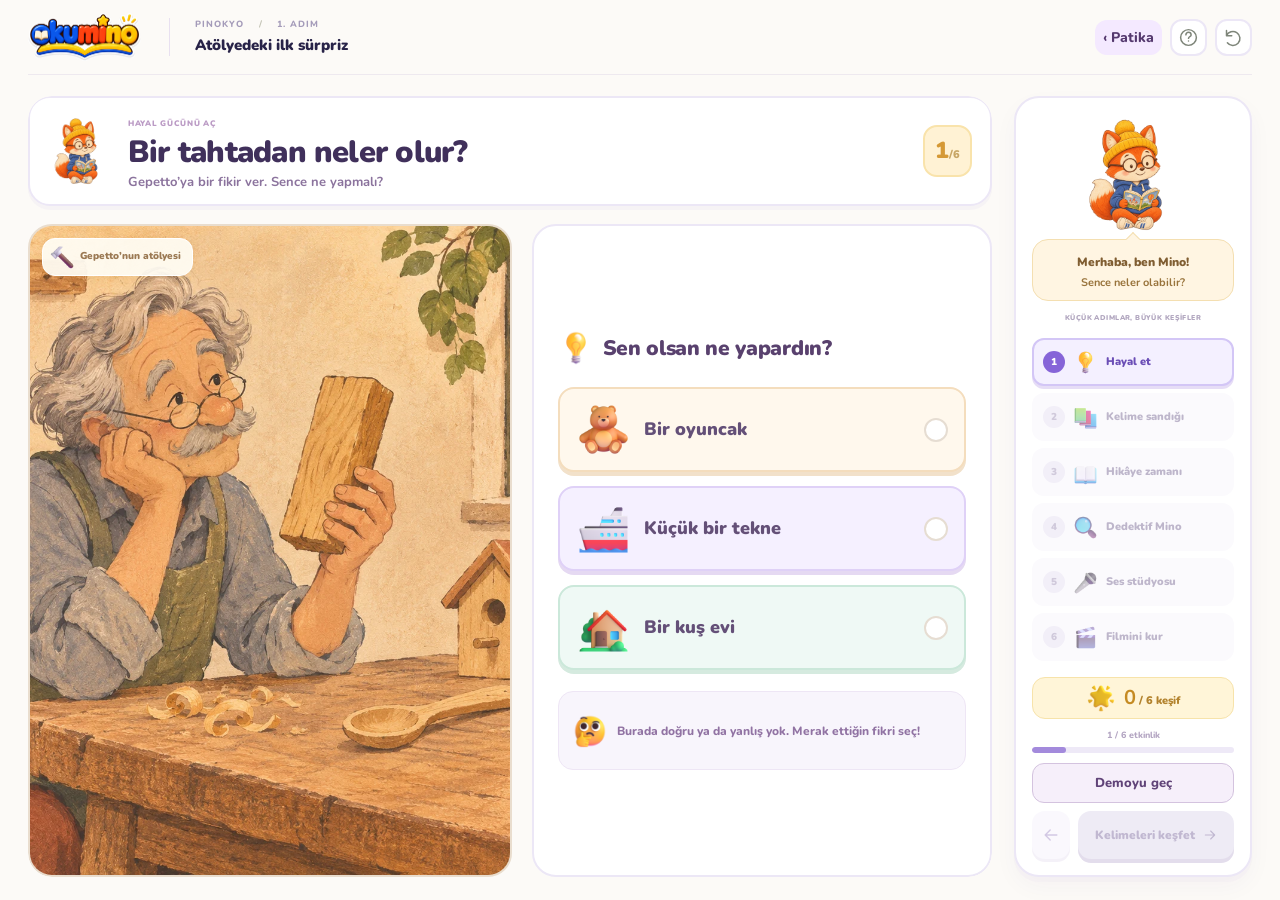
==== commit 69085f3e: "Etkinlik ekranlarına demoyu geç seçeneği ekle" ====
--- a/pinokyo/index.html
+++ b/pinokyo/index.html
@@ -11,7 +11,7 @@
   <link rel="preconnect" href="https://fonts.gstatic.com" crossorigin>
   <link href="https://fonts.googleapis.com/css2?family=Nunito:wght@400;600;700;800;900&display=swap" rel="stylesheet">
   <link rel="stylesheet" href="style.css?v=2">
-  <link rel="stylesheet" href="playful.css?v=2">
+  <link rel="stylesheet" href="playful.css?v=3">
 </head>
 <body>
   <svg class="symbol-library" aria-hidden="true" xmlns="http://www.w3.org/2000/svg"><defs>
@@ -49,7 +49,7 @@
         <div class="discovery-badge"><img src="assets/icons/glowing_star.png" width="35" height="35" alt=""><span><b id="discoveryCount">0</b> / 6 keşif</span></div>
         <footer class="lesson-footer">
           <div class="footer-progress"><span id="progressText">1 / 6 etkinlik</span><div class="progress-track" aria-hidden="true"><i id="progressFill"></i></div></div>
-          <div class="footer-buttons"><button id="previous" class="back-button" type="button" aria-label="Önceki etkinlik"><svg><use href="#i-back"/></svg><span>Geri</span></button><button id="next" class="primary-button" type="button"><span>Devam et</span><svg><use href="#i-arrow"/></svg></button></div>
+          <div class="footer-buttons"><button id="demoSkip" type="button" data-action="demo-skip">Demoyu geç</button><button id="previous" class="back-button" type="button" aria-label="Önceki etkinlik"><svg><use href="#i-back"/></svg><span>Geri</span></button><button id="next" class="primary-button" type="button"><span>Devam et</span><svg><use href="#i-arrow"/></svg></button></div>
         </footer>
       </aside>
       <main id="panel" class="lesson-panel" tabindex="-1" aria-label="Etkinlik"></main>
@@ -59,6 +59,6 @@
   <dialog id="infoDialog" class="info-dialog" aria-labelledby="dialogTitle"><button class="dialog-close icon-button" data-action="close-dialog" aria-label="Pencereyi kapat"><svg><use href="#i-close"/></svg></button><h2 id="dialogTitle"></h2><div id="dialogBody"></div></dialog>
   <div id="toast" class="toast" role="status" aria-live="polite" hidden></div>
   <noscript><div class="no-script">Bu küçük yolculuk için tarayıcında JavaScript açık olmalı.</div></noscript>
-  <script src="app.js?v=2"></script>
+  <script src="app.js?v=3"></script>
 </body>
 </html>
--- a/pinokyo/playful.css
+++ b/pinokyo/playful.css
@@ -65,3 +65,5 @@
 .film-frame.laughter-moment::after{top:26%;right:12%;font-size:clamp(17px,3vw,29px);padding:10px 17px}
 @media(max-width:540px){.scene-card[data-scene=laugh]::after{left:35px;right:auto;top:8px;font-size:9px;padding:2px 5px;border-width:1px;border-radius:8px}}
 .path-exit{align-self:center;text-decoration:none;font:800 14px var(--ui);color:#54386e;padding:8px;border-radius:12px;background:#f4e9ff}.fullscreen-tool{display:none!important}
+#demoSkip{border:1px solid #d4c3df;border-radius:12px;background:#f6effa;color:#604378;font:800 13px var(--ui);padding:8px;cursor:pointer;min-height:40px}#demoSkip[hidden]{display:none}
+@media(min-width:901px) and (min-height:481px){.footer-buttons{flex-wrap:wrap}#demoSkip{flex:1 0 100%}}
